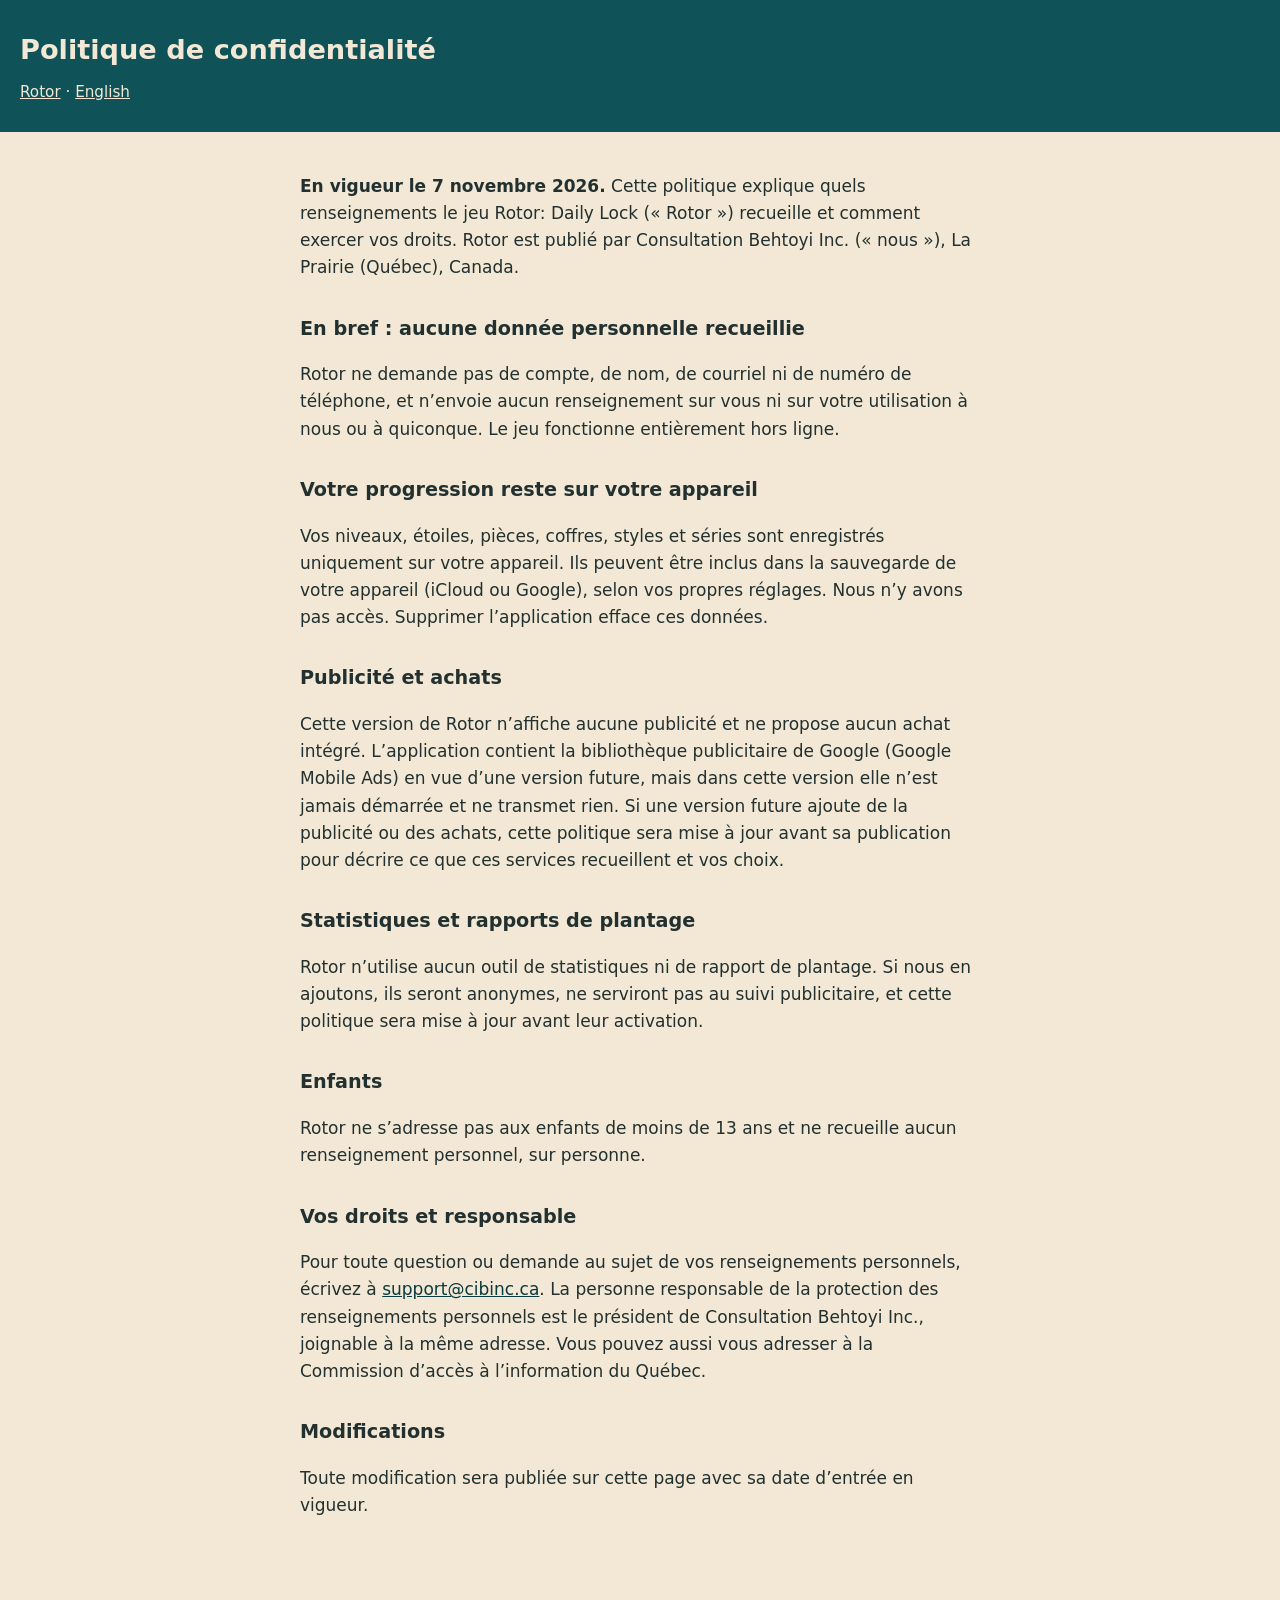
==== privacy.html @ 3fd4c105 "Rotor 1.0 privacy policy, terms and support pages (French and English) Co-Authored-By: Claude Opus 5" ====
<!doctype html><html lang="fr-CA"><head><meta charset="utf-8"><meta name="viewport" content="width=device-width,initial-scale=1"><title>Politique de confidentialité, Rotor</title><link rel="stylesheet" href="style.css"></head>
<body><header><h1>Politique de confidentialité</h1><nav><a href="index.html">Rotor</a> · <a href="en/privacy.html">English</a></nav></header>
<main>
<p><strong>En vigueur le 7 novembre 2026.</strong> Cette politique explique quels renseignements le jeu Rotor: Daily Lock (« Rotor ») recueille et comment exercer vos droits. Rotor est publié par Consultation Behtoyi Inc. (« nous »), La Prairie (Québec), Canada.</p>

<h2>En bref : aucune donnée personnelle recueillie</h2>
<p>Rotor ne demande pas de compte, de nom, de courriel ni de numéro de téléphone, et n’envoie aucun renseignement sur vous ni sur votre utilisation à nous ou à quiconque. Le jeu fonctionne entièrement hors ligne.</p>

<h2>Votre progression reste sur votre appareil</h2>
<p>Vos niveaux, étoiles, pièces, coffres, styles et séries sont enregistrés uniquement sur votre appareil. Ils peuvent être inclus dans la sauvegarde de votre appareil (iCloud ou Google), selon vos propres réglages. Nous n’y avons pas accès. Supprimer l’application efface ces données.</p>

<h2>Publicité et achats</h2>
<p>Cette version de Rotor n’affiche aucune publicité et ne propose aucun achat intégré. L’application contient la bibliothèque publicitaire de Google (Google Mobile Ads) en vue d’une version future, mais dans cette version elle n’est jamais démarrée et ne transmet rien. Si une version future ajoute de la publicité ou des achats, cette politique sera mise à jour avant sa publication pour décrire ce que ces services recueillent et vos choix.</p>

<h2>Statistiques et rapports de plantage</h2>
<p>Rotor n’utilise aucun outil de statistiques ni de rapport de plantage. Si nous en ajoutons, ils seront anonymes, ne serviront pas au suivi publicitaire, et cette politique sera mise à jour avant leur activation.</p>

<h2>Enfants</h2>
<p>Rotor ne s’adresse pas aux enfants de moins de 13 ans et ne recueille aucun renseignement personnel, sur personne.</p>

<h2>Vos droits et responsable</h2>
<p>Pour toute question ou demande au sujet de vos renseignements personnels, écrivez à <a href="mailto:support@cibinc.ca">support@cibinc.ca</a>. La personne responsable de la protection des renseignements personnels est le président de Consultation Behtoyi Inc., joignable à la même adresse. Vous pouvez aussi vous adresser à la Commission d’accès à l’information du Québec.</p>

<h2>Modifications</h2>
<p>Toute modification sera publiée sur cette page avec sa date d’entrée en vigueur.</p>
</main></body></html>
---- style.css ----
:root { --petrol:#0F5257; --ivory:#F2E8D5; --brass:#C9973A; --ink:#22302F; }
* { box-sizing: border-box; }
body { margin:0; background:var(--ivory); color:var(--ink); font:17px/1.6 system-ui,-apple-system,"Segoe UI",Roboto,sans-serif; }
header { background:var(--petrol); color:var(--ivory); padding:28px 20px; }
header a { color:var(--ivory); }
main { max-width: 720px; margin: 0 auto; padding: 24px 20px 64px; }
h1 { font-size: 1.7rem; margin: 0; }
h2 { font-size: 1.2rem; margin-top: 2rem; }
nav { margin-top: 8px; font-size: .95rem; }
a { color: #0A3B3F; }
.note { border-left: 4px solid var(--brass); padding: 4px 12px; background:#fff8e8; }
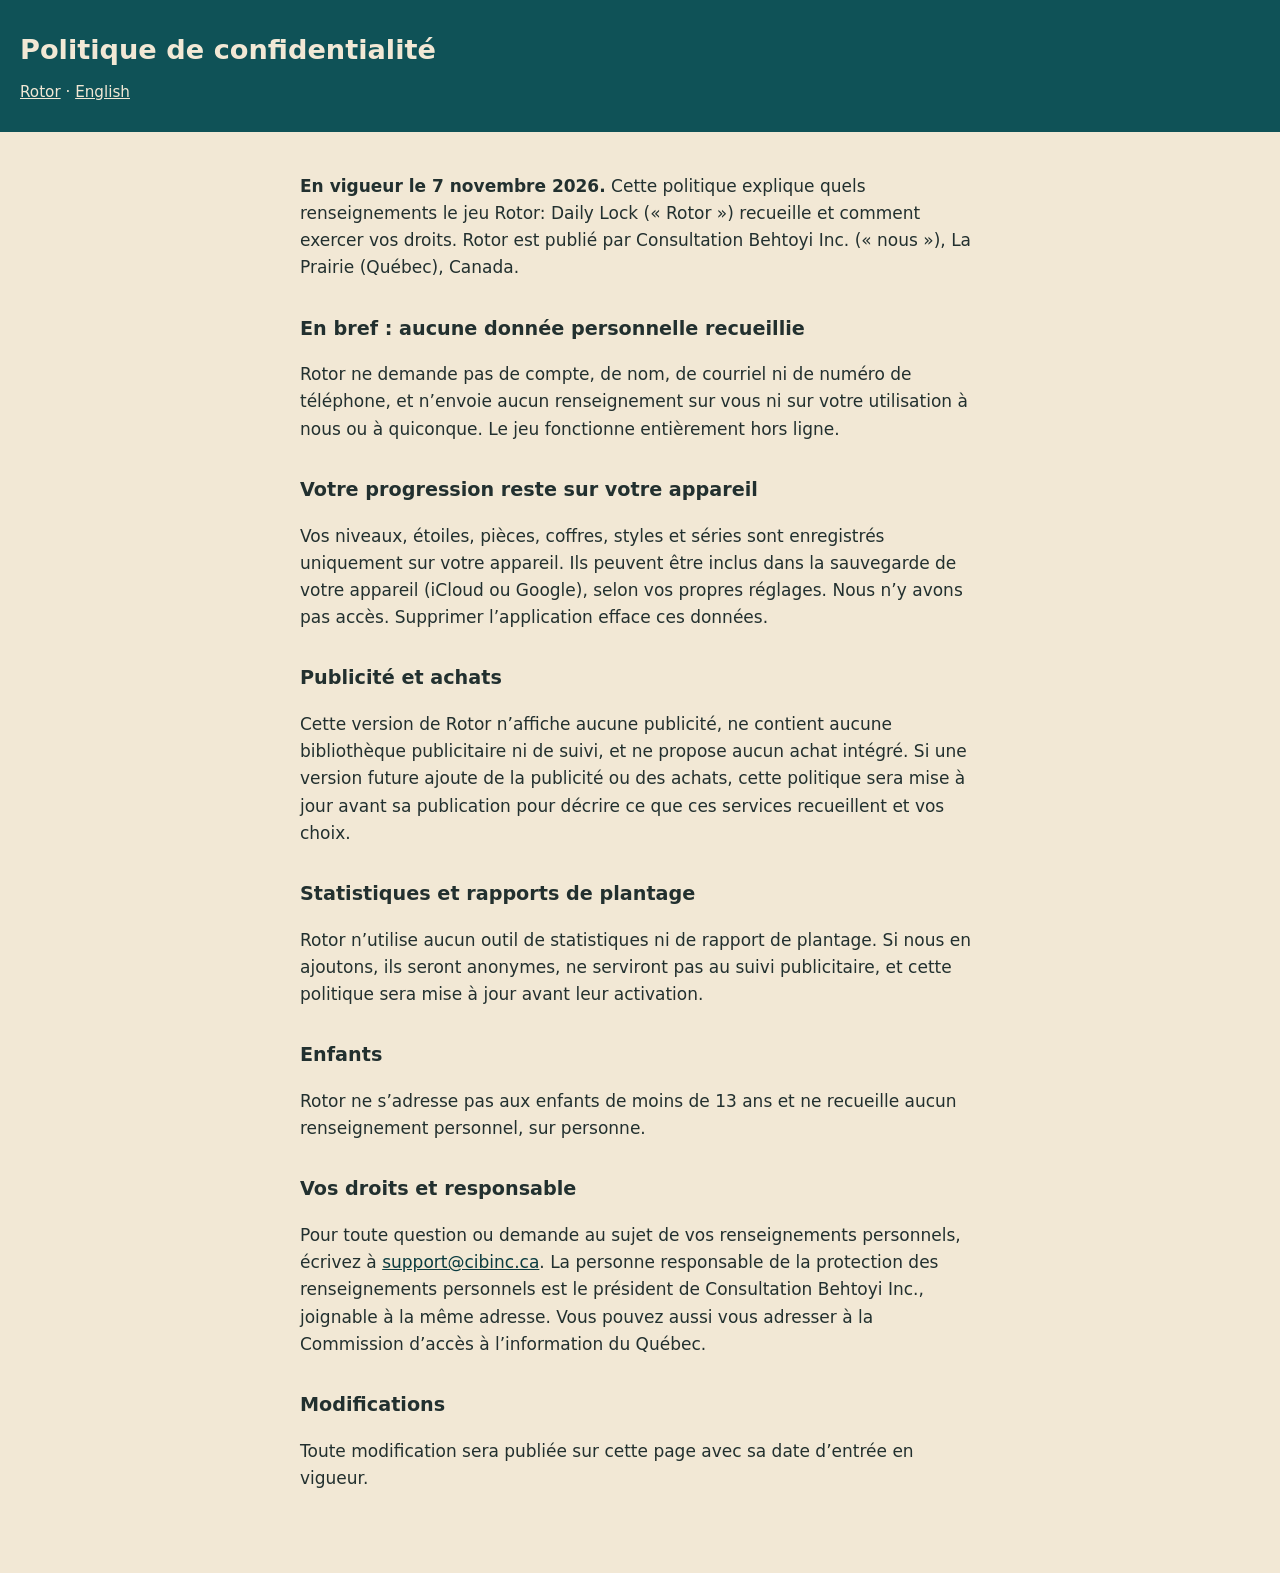
==== commit d2479313: "Privacy: 1.0 contains no advertising or tracking library Co-Authored-By: Claude Opus 5.5 <noreply@an" ====
--- a/privacy.html
+++ b/privacy.html
@@ -10,7 +10,7 @@
 <p>Vos niveaux, étoiles, pièces, coffres, styles et séries sont enregistrés uniquement sur votre appareil. Ils peuvent être inclus dans la sauvegarde de votre appareil (iCloud ou Google), selon vos propres réglages. Nous n’y avons pas accès. Supprimer l’application efface ces données.</p>
 
 <h2>Publicité et achats</h2>
-<p>Cette version de Rotor n’affiche aucune publicité et ne propose aucun achat intégré. L’application contient la bibliothèque publicitaire de Google (Google Mobile Ads) en vue d’une version future, mais dans cette version elle n’est jamais démarrée et ne transmet rien. Si une version future ajoute de la publicité ou des achats, cette politique sera mise à jour avant sa publication pour décrire ce que ces services recueillent et vos choix.</p>
+<p>Cette version de Rotor n’affiche aucune publicité, ne contient aucune bibliothèque publicitaire ni de suivi, et ne propose aucun achat intégré. Si une version future ajoute de la publicité ou des achats, cette politique sera mise à jour avant sa publication pour décrire ce que ces services recueillent et vos choix.</p>
 
 <h2>Statistiques et rapports de plantage</h2>
 <p>Rotor n’utilise aucun outil de statistiques ni de rapport de plantage. Si nous en ajoutons, ils seront anonymes, ne serviront pas au suivi publicitaire, et cette politique sera mise à jour avant leur activation.</p>
